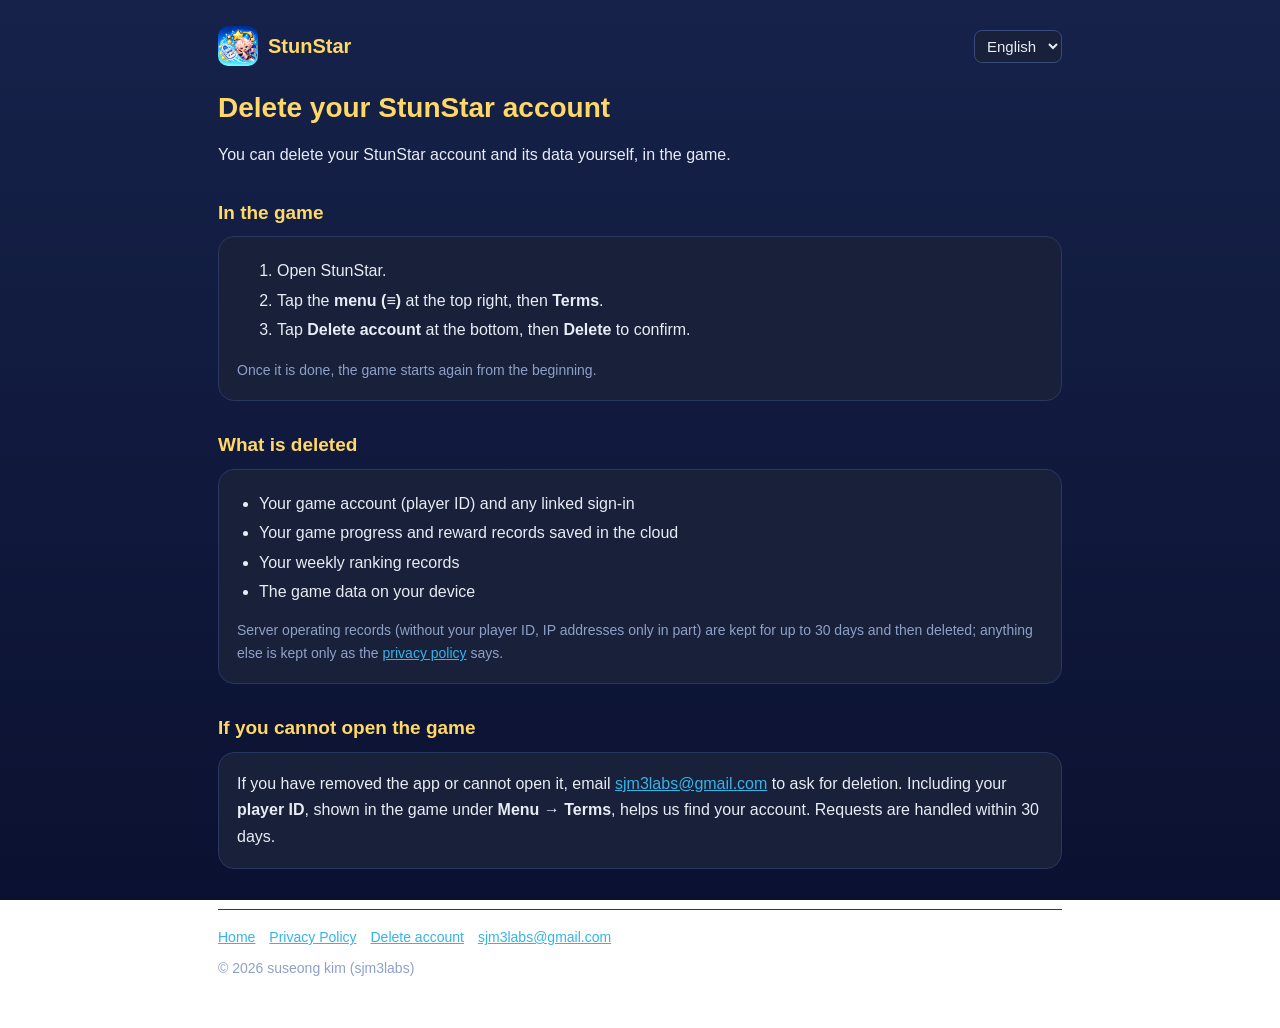
==== delete-account/index.html @ 9bc395eb "w" ====
<!doctype html>
<html lang="ko">
<head>
<meta charset="utf-8">
<meta name="viewport" content="width=device-width,initial-scale=1">
<title>Delete your StunStar account</title>
<meta name="description" content="How to delete a StunStar account and its data / StunStar 계정 삭제 방법">
<meta property="og:title" content="Delete your StunStar account">
<meta property="og:description" content="How to delete a StunStar account and its data / StunStar 계정 삭제 방법">
<meta property="og:image" content="../assets/icon.png">
<link rel="icon" href="../assets/favicon.png">
<link rel="stylesheet" href="../assets/site.css">
</head>
<body>
<div class="wrap">
<header class="top"><a class="home" href="../"><img src="../assets/icon.png" alt="">StunStar</a><div class="langs"><select id="lang" aria-label="Language"><option value="ko">한국어</option><option value="en">English</option></select></div></header>
<article data-lang="ko">
<h1>StunStar 계정 삭제</h1>
<p>StunStar 계정과 관련 데이터는 게임 안에서 직접 삭제할 수 있습니다.</p>
<h2>게임 안에서 삭제하기</h2>
<div class="card"><ol>
<li>StunStar를 실행합니다.</li>
<li>오른쪽 위 <b>메뉴(≡)</b> → <b>약관</b>을 엽니다.</li>
<li>아래의 <b>계정 삭제</b>를 누르고, 확인 창에서 <b>삭제</b>를 누릅니다.</li>
</ol>
<p class="muted">삭제가 끝나면 게임이 처음 상태로 다시 시작됩니다.</p></div>
<h2>삭제되는 데이터</h2>
<div class="card"><ul>
<li>게임 계정(플레이어 ID)과 계정 연동 정보</li>
<li>클라우드에 저장된 게임 진행 데이터와 보상 기록</li>
<li>주간 랭킹 기록</li>
<li>기기에 저장된 게임 데이터</li>
</ul>
<p class="muted">서버 운영 기록(플레이어 ID 없이, IP 일부를 가린 형태)은 최대 30일 보관 후 삭제되며, 그 밖의 보관 기간은 <a href="../privacy-policy/">개인정보처리방침</a>을 따릅니다.</p></div>
<h2>게임을 실행할 수 없는 경우</h2>
<div class="card"><p>앱을 지웠거나 실행할 수 없다면 <a href="mailto:sjm3labs@gmail.com?subject=StunStar%20account%20deletion">sjm3labs@gmail.com</a>로 삭제를 요청해 주세요. 게임 안 <b>메뉴 → 약관</b>에 표시되는 <b>플레이어 ID</b>를 함께 보내 주시면 더 빠르게 처리됩니다. 요청은 확인 후 30일 이내에 처리합니다.</p></div>
</article>
<article data-lang="en">
<h1>Delete your StunStar account</h1>
<p>You can delete your StunStar account and its data yourself, in the game.</p>
<h2>In the game</h2>
<div class="card"><ol>
<li>Open StunStar.</li>
<li>Tap the <b>menu (≡)</b> at the top right, then <b>Terms</b>.</li>
<li>Tap <b>Delete account</b> at the bottom, then <b>Delete</b> to confirm.</li>
</ol>
<p class="muted">Once it is done, the game starts again from the beginning.</p></div>
<h2>What is deleted</h2>
<div class="card"><ul>
<li>Your game account (player ID) and any linked sign-in</li>
<li>Your game progress and reward records saved in the cloud</li>
<li>Your weekly ranking records</li>
<li>The game data on your device</li>
</ul>
<p class="muted">Server operating records (without your player ID, IP addresses only in part) are kept for up to 30 days and then deleted; anything else is kept only as the <a href="../privacy-policy/">privacy policy</a> says.</p></div>
<h2>If you cannot open the game</h2>
<div class="card"><p>If you have removed the app or cannot open it, email <a href="mailto:sjm3labs@gmail.com?subject=StunStar%20account%20deletion">sjm3labs@gmail.com</a> to ask for deletion. Including your <b>player ID</b>, shown in the game under <b>Menu → Terms</b>, helps us find your account. Requests are handled within 30 days.</p></div>
</article>
<footer>
<a href="../">Home</a><a href="../privacy-policy/"><span data-lang="ko">개인정보처리방침</span><span data-lang="en">Privacy Policy</span></a><a href="../delete-account/"><span data-lang="ko">계정 삭제</span><span data-lang="en">Delete account</span></a><a href="mailto:sjm3labs@gmail.com">sjm3labs@gmail.com</a>
<div style="margin-top:8px">© 2026 suseong kim (sjm3labs)</div>
</footer>
</div>
<script>
(function(){var codes=["ko","en"];
function pick(c){if(codes.indexOf(c)<0)c=codes.indexOf('en')>=0?'en':codes[0];
document.querySelectorAll('[data-lang]').forEach(function(e){e.classList.toggle('on',e.getAttribute('data-lang')===c)});
var s=document.getElementById('lang');if(s)s.value=c;document.documentElement.lang=c;try{localStorage.setItem('lang',c)}catch(e){}}
var saved=null;try{saved=localStorage.getItem('lang')}catch(e){}
var nav=(navigator.language||'en').slice(0,2).toLowerCase();
pick(saved||nav);
var s=document.getElementById('lang');if(s)s.onchange=function(){pick(s.value)};})();
</script>
</body>
</html>
---- assets/site.css ----
*{box-sizing:border-box}
html{-webkit-text-size-adjust:100%}
body{margin:0;font-family:-apple-system,BlinkMacSystemFont,"Segoe UI","Apple SD Gothic Neo","Noto Sans KR","Malgun Gothic",Roboto,sans-serif;
background:linear-gradient(#16224a,#0b1130) fixed;color:#e8ecf5;line-height:1.65;font-size:16px}
a{color:#35b4e8}
.wrap{max-width:880px;margin:0 auto;padding:20px 18px 48px}
header.top{display:flex;align-items:center;gap:12px;padding:6px 0 18px}
header.top img{width:40px;height:40px;border-radius:10px}
header.top a.home{display:flex;align-items:center;gap:10px;color:#ffd866;font-weight:800;font-size:20px;text-decoration:none}
header.top .langs{margin-left:auto}
select{background:#18203a;color:#e8ecf5;border:1px solid #3a4a7a;border-radius:8px;padding:6px 8px;font-size:15px}
h1{font-size:28px;line-height:1.3;margin:6px 0 4px;color:#ffd866}
h2{font-size:19px;margin:28px 0 8px;color:#ffd866}
.card{background:#18203a;border:1px solid #2a3760;border-radius:16px;padding:18px 18px}
.card>:first-child{margin-top:0}
.card>:last-child{margin-bottom:0}
.muted{color:#8fa0c8;font-size:14px}
ul{padding-left:22px;margin:6px 0}
li{margin:3px 0}
li ul{margin:2px 0}
.button{display:inline-block;padding:12px 18px;border-radius:12px;background:#35b4e8;color:#fff;font-weight:700;text-decoration:none;margin:4px 8px 4px 0}
.button.pink{background:#e8679a}
.button.line{background:transparent;border:1px solid #8fa0c8;color:#e8ecf5}
footer{margin-top:40px;padding-top:16px;border-top:1px solid #2a3760;font-size:14px;color:#8fa0c8}
footer a{margin-right:14px}
[data-lang]:not(.on){display:none}
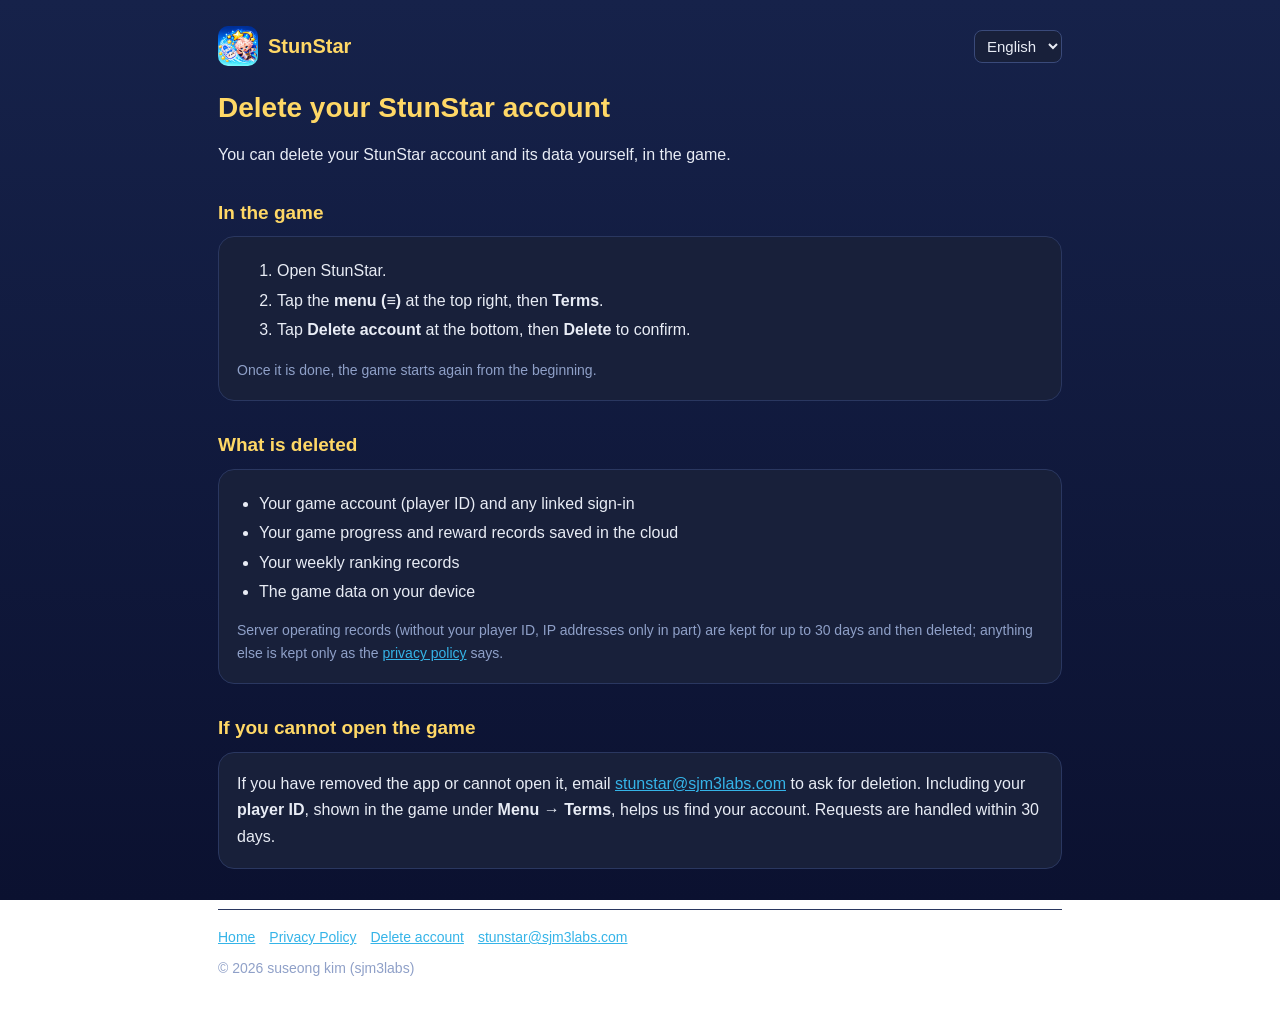
==== commit 7df37dd2: "w" ====
--- a/delete-account/index.html
+++ b/delete-account/index.html
@@ -33,7 +33,7 @@
 </ul>
 <p class="muted">서버 운영 기록(플레이어 ID 없이, IP 일부를 가린 형태)은 최대 30일 보관 후 삭제되며, 그 밖의 보관 기간은 <a href="../privacy-policy/">개인정보처리방침</a>을 따릅니다.</p></div>
 <h2>게임을 실행할 수 없는 경우</h2>
-<div class="card"><p>앱을 지웠거나 실행할 수 없다면 <a href="mailto:sjm3labs@gmail.com?subject=StunStar%20account%20deletion">sjm3labs@gmail.com</a>로 삭제를 요청해 주세요. 게임 안 <b>메뉴 → 약관</b>에 표시되는 <b>플레이어 ID</b>를 함께 보내 주시면 더 빠르게 처리됩니다. 요청은 확인 후 30일 이내에 처리합니다.</p></div>
+<div class="card"><p>앱을 지웠거나 실행할 수 없다면 <a href="mailto:stunstar@sjm3labs.com?subject=StunStar%20account%20deletion">stunstar@sjm3labs.com</a>로 삭제를 요청해 주세요. 게임 안 <b>메뉴 → 약관</b>에 표시되는 <b>플레이어 ID</b>를 함께 보내 주시면 더 빠르게 처리됩니다. 요청은 확인 후 30일 이내에 처리합니다.</p></div>
 </article>
 <article data-lang="en">
 <h1>Delete your StunStar account</h1>
@@ -54,10 +54,10 @@
 </ul>
 <p class="muted">Server operating records (without your player ID, IP addresses only in part) are kept for up to 30 days and then deleted; anything else is kept only as the <a href="../privacy-policy/">privacy policy</a> says.</p></div>
 <h2>If you cannot open the game</h2>
-<div class="card"><p>If you have removed the app or cannot open it, email <a href="mailto:sjm3labs@gmail.com?subject=StunStar%20account%20deletion">sjm3labs@gmail.com</a> to ask for deletion. Including your <b>player ID</b>, shown in the game under <b>Menu → Terms</b>, helps us find your account. Requests are handled within 30 days.</p></div>
+<div class="card"><p>If you have removed the app or cannot open it, email <a href="mailto:stunstar@sjm3labs.com?subject=StunStar%20account%20deletion">stunstar@sjm3labs.com</a> to ask for deletion. Including your <b>player ID</b>, shown in the game under <b>Menu → Terms</b>, helps us find your account. Requests are handled within 30 days.</p></div>
 </article>
 <footer>
-<a href="../">Home</a><a href="../privacy-policy/"><span data-lang="ko">개인정보처리방침</span><span data-lang="en">Privacy Policy</span></a><a href="../delete-account/"><span data-lang="ko">계정 삭제</span><span data-lang="en">Delete account</span></a><a href="mailto:sjm3labs@gmail.com">sjm3labs@gmail.com</a>
+<a href="../">Home</a><a href="../privacy-policy/"><span data-lang="ko">개인정보처리방침</span><span data-lang="en">Privacy Policy</span></a><a href="../delete-account/"><span data-lang="ko">계정 삭제</span><span data-lang="en">Delete account</span></a><a href="mailto:stunstar@sjm3labs.com">stunstar@sjm3labs.com</a>
 <div style="margin-top:8px">© 2026 suseong kim (sjm3labs)</div>
 </footer>
 </div>
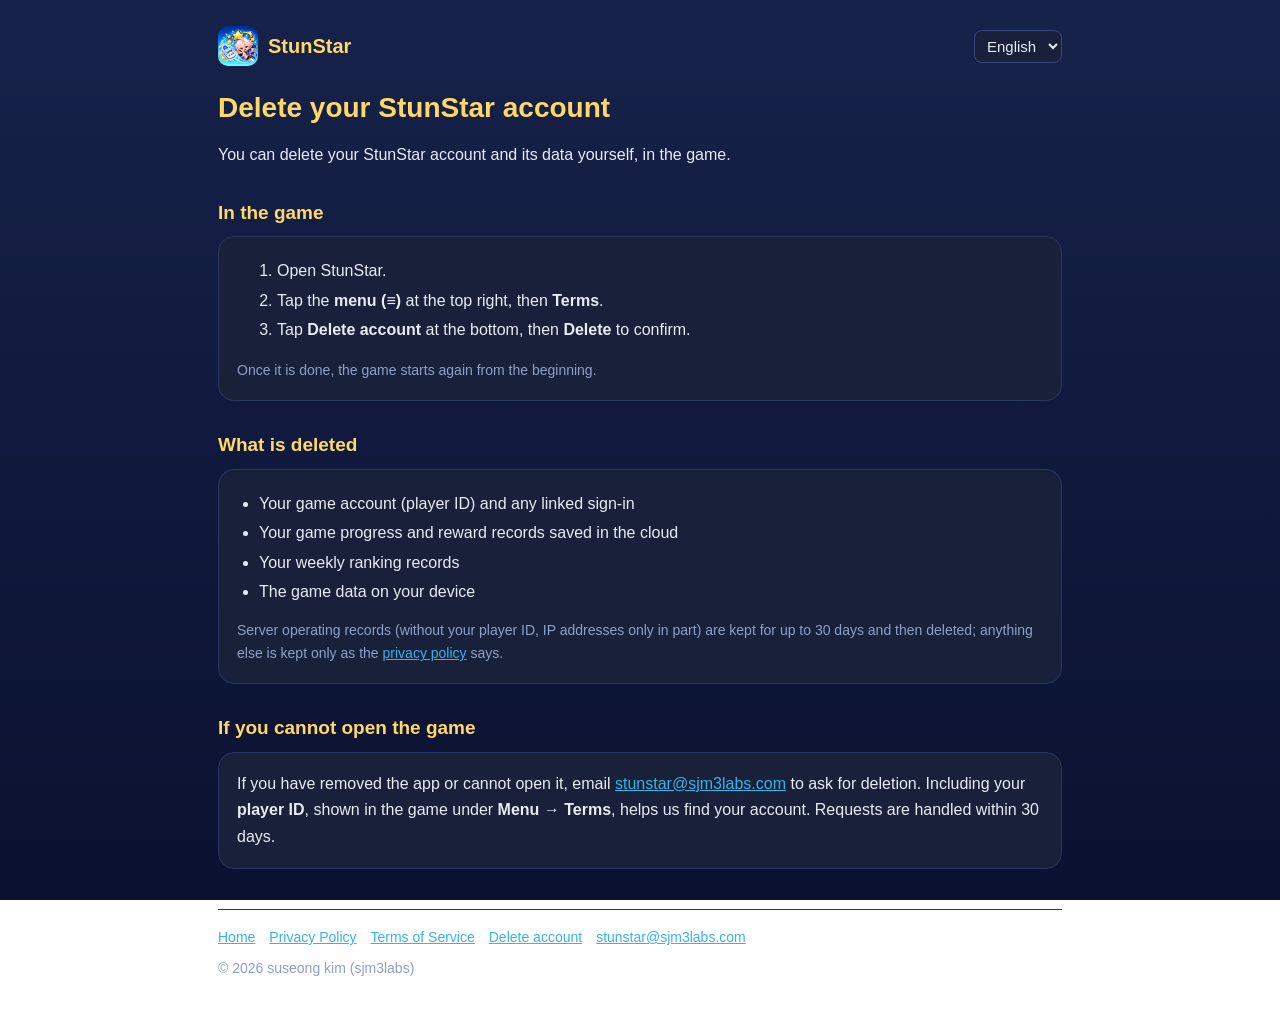
==== commit 3855196c: "w" ====
--- a/delete-account/index.html
+++ b/delete-account/index.html
@@ -57,7 +57,7 @@
 <div class="card"><p>If you have removed the app or cannot open it, email <a href="mailto:stunstar@sjm3labs.com?subject=StunStar%20account%20deletion">stunstar@sjm3labs.com</a> to ask for deletion. Including your <b>player ID</b>, shown in the game under <b>Menu → Terms</b>, helps us find your account. Requests are handled within 30 days.</p></div>
 </article>
 <footer>
-<a href="../">Home</a><a href="../privacy-policy/"><span data-lang="ko">개인정보처리방침</span><span data-lang="en">Privacy Policy</span></a><a href="../delete-account/"><span data-lang="ko">계정 삭제</span><span data-lang="en">Delete account</span></a><a href="mailto:stunstar@sjm3labs.com">stunstar@sjm3labs.com</a>
+<a href="../">Home</a><a href="../privacy-policy/"><span data-lang="ko">개인정보처리방침</span><span data-lang="en">Privacy Policy</span></a><a href="../terms/"><span data-lang="ko">이용약관</span><span data-lang="en">Terms of Service</span></a><a href="../delete-account/"><span data-lang="ko">계정 삭제</span><span data-lang="en">Delete account</span></a><a href="mailto:stunstar@sjm3labs.com">stunstar@sjm3labs.com</a>
 <div style="margin-top:8px">© 2026 suseong kim (sjm3labs)</div>
 </footer>
 </div>
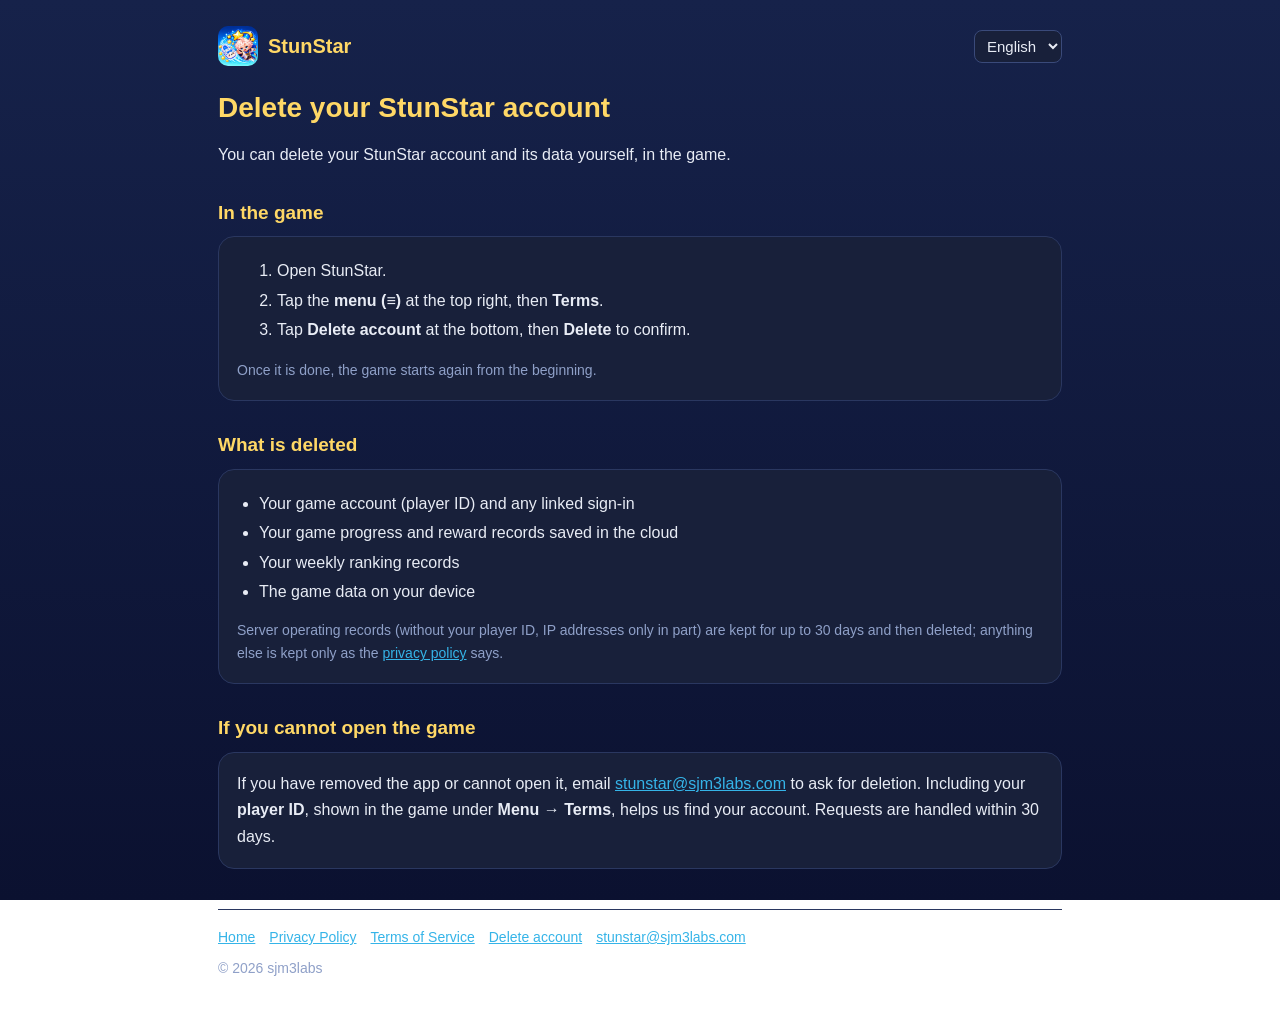
==== commit 30dda048: "w" ====
--- a/delete-account/index.html
+++ b/delete-account/index.html
@@ -5,10 +5,29 @@
 <meta name="viewport" content="width=device-width,initial-scale=1">
 <title>Delete your StunStar account</title>
 <meta name="description" content="How to delete a StunStar account and its data / StunStar 계정 삭제 방법">
+<meta name="keywords" content="StunStar, 스턴스타, 1:1 대전 게임, 던지기 게임, 기절, 캐주얼 대전, 온라인 대전, 모바일 게임, 무료 게임, 한 손 게임, 1v1 battle game, throwing game, stun, casual PvP, online match, mobile game, free game, one-handed game">
+<meta name="robots" content="index,follow">
+<meta name="theme-color" content="#16224a">
+<link rel="canonical" href="https://stunstar.sjm3labs.com/delete-account/">
+<meta name="apple-itunes-app" content="app-id=6826731312">
+<meta property="og:type" content="website">
+<meta property="og:site_name" content="StunStar">
+<meta property="og:url" content="https://stunstar.sjm3labs.com/delete-account/">
 <meta property="og:title" content="Delete your StunStar account">
 <meta property="og:description" content="How to delete a StunStar account and its data / StunStar 계정 삭제 방법">
-<meta property="og:image" content="../assets/icon.png">
+<meta property="og:image" content="https://stunstar.sjm3labs.com/assets/banner.jpg">
+<meta property="og:image:width" content="1440">
+<meta property="og:image:height" content="960">
+<meta property="og:image:alt" content="StunStar">
+<meta property="og:locale" content="ko_KR">
+<meta property="og:locale:alternate" content="en_US">
+<meta name="twitter:card" content="summary_large_image">
+<meta name="twitter:title" content="Delete your StunStar account">
+<meta name="twitter:description" content="How to delete a StunStar account and its data / StunStar 계정 삭제 방법">
+<meta name="twitter:image" content="https://stunstar.sjm3labs.com/assets/banner.jpg">
+
 <link rel="icon" href="../assets/favicon.png">
+<link rel="apple-touch-icon" href="../assets/icon.png">
 <link rel="stylesheet" href="../assets/site.css">
 </head>
 <body>
@@ -58,7 +77,7 @@
 </article>
 <footer>
 <a href="../">Home</a><a href="../privacy-policy/"><span data-lang="ko">개인정보처리방침</span><span data-lang="en">Privacy Policy</span></a><a href="../terms/"><span data-lang="ko">이용약관</span><span data-lang="en">Terms of Service</span></a><a href="../delete-account/"><span data-lang="ko">계정 삭제</span><span data-lang="en">Delete account</span></a><a href="mailto:stunstar@sjm3labs.com">stunstar@sjm3labs.com</a>
-<div style="margin-top:8px">© 2026 suseong kim (sjm3labs)</div>
+<div style="margin-top:8px">© 2026 sjm3labs</div>
 </footer>
 </div>
 <script>
